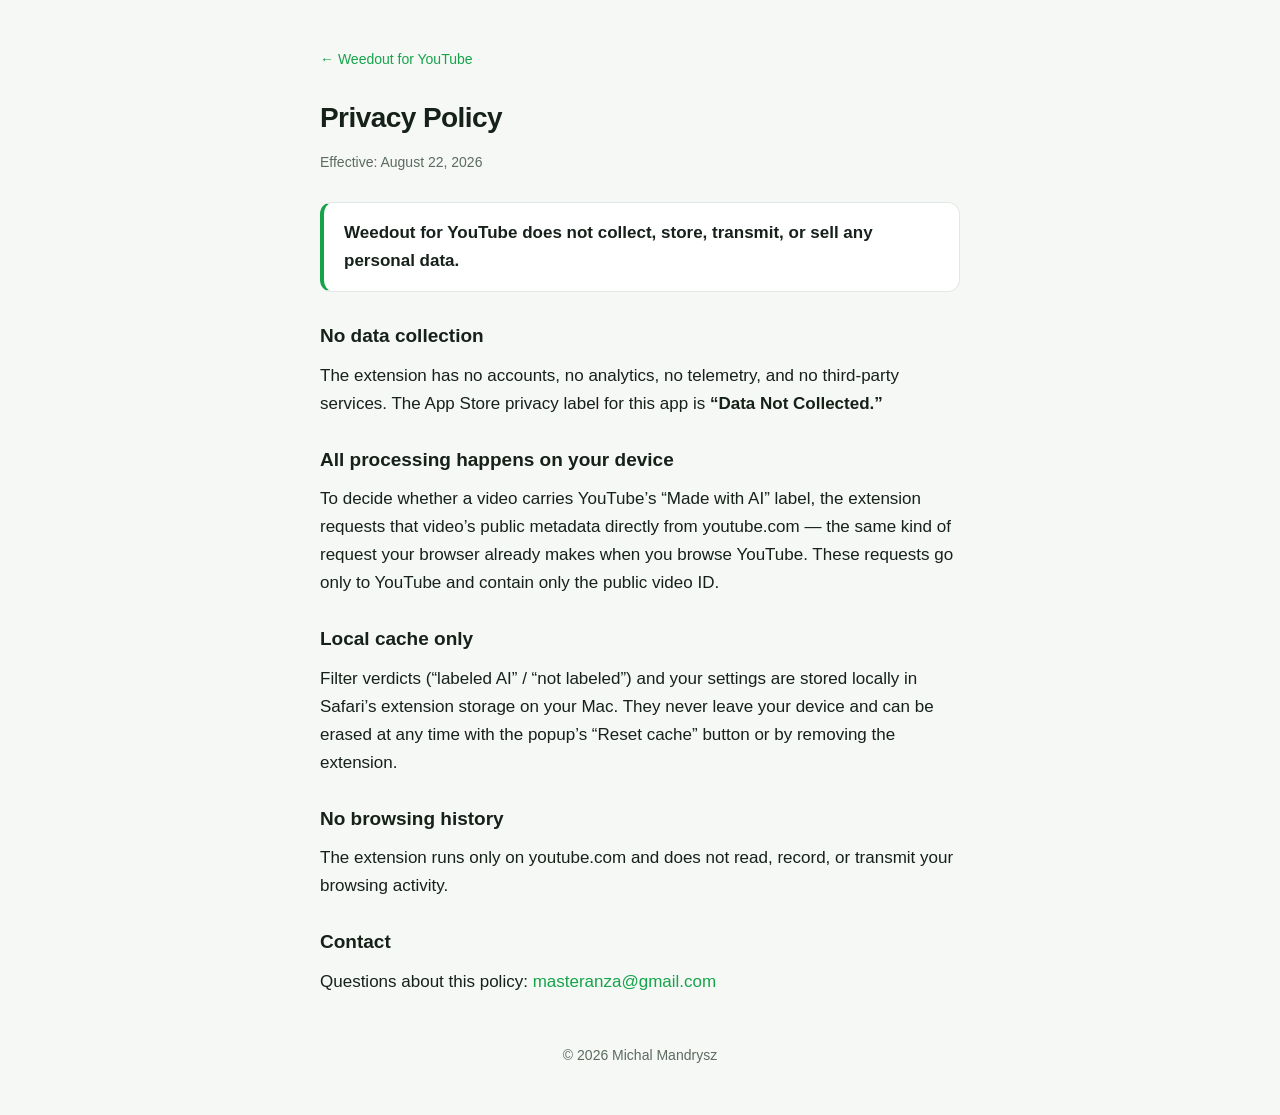
==== privacy.html @ 0d8144bb "Weedout for YouTube — support page and privacy policy Co-Authored-By: Claude Fable 5 <noreply@anthro" ====
<!DOCTYPE html>
<html lang="en">
<head>
<meta charset="utf-8">
<meta name="viewport" content="width=device-width, initial-scale=1">
<title>Privacy Policy — Weedout for YouTube</title>
<meta name="description" content="Weedout for YouTube collects no data. Everything happens on your device.">
<link rel="icon" type="image/png" sizes="32x32" href="icon-32.png">
<style>
  :root {
    color-scheme: light dark;
    --bg: #f6f8f6;
    --card: #ffffff;
    --fg: #16211a;
    --muted: #5b6b60;
    --accent: #16a34a;
    --line: #e2e8e4;
  }
  @media (prefers-color-scheme: dark) {
    :root {
      --bg: #0d1912;
      --card: #122118;
      --fg: #eef2ef;
      --muted: #9fb2a6;
      --accent: #4ade80;
      --line: #223429;
    }
  }
  * { box-sizing: border-box; margin: 0; padding: 0; }
  body {
    background: var(--bg);
    color: var(--fg);
    font: 17px/1.65 -apple-system, "SF Pro Text", "Segoe UI", Roboto, Helvetica, Arial, sans-serif;
    display: flex;
    flex-direction: column;
    align-items: center;
    padding: 48px 20px;
  }
  main { max-width: 640px; width: 100%; }
  .crumb { font-size: 14px; margin-bottom: 24px; }
  h1 { font-size: 28px; letter-spacing: -0.02em; margin-bottom: 4px; }
  .date { color: var(--muted); font-size: 14px; margin-bottom: 28px; }
  .lead {
    background: var(--card);
    border: 1px solid var(--line);
    border-left: 4px solid var(--accent);
    border-radius: 12px;
    padding: 16px 20px;
    font-weight: 600;
    margin-bottom: 28px;
  }
  h2 { font-size: 19px; margin: 26px 0 8px; }
  p { margin: 10px 0; }
  a { color: var(--accent); text-decoration: none; }
  a:hover { text-decoration: underline; }
  footer { margin-top: 48px; color: var(--muted); font-size: 14px; text-align: center; }
</style>
</head>
<body>
<main>
  <nav class="crumb"><a href="index.html">← Weedout for YouTube</a></nav>
  <h1>Privacy Policy</h1>
  <p class="date">Effective: August 22, 2026</p>

  <p class="lead">Weedout for YouTube does not collect, store, transmit, or sell any personal data.</p>

  <h2>No data collection</h2>
  <p>The extension has no accounts, no analytics, no telemetry, and no third-party
  services. The App Store privacy label for this app is <b>“Data Not Collected.”</b></p>

  <h2>All processing happens on your device</h2>
  <p>To decide whether a video carries YouTube’s “Made with AI” label, the extension
  requests that video’s public metadata directly from youtube.com — the same kind of
  request your browser already makes when you browse YouTube. These requests go only
  to YouTube and contain only the public video ID.</p>

  <h2>Local cache only</h2>
  <p>Filter verdicts (“labeled AI” / “not labeled”) and your settings are stored
  locally in Safari’s extension storage on your Mac. They never leave your device and
  can be erased at any time with the popup’s “Reset cache” button or by removing the
  extension.</p>

  <h2>No browsing history</h2>
  <p>The extension runs only on youtube.com and does not read, record, or transmit
  your browsing activity.</p>

  <h2>Contact</h2>
  <p>Questions about this policy: <a href="mailto:masteranza@gmail.com">masteranza@gmail.com</a></p>

  <footer>© 2026 Michal Mandrysz</footer>
</main>
</body>
</html>
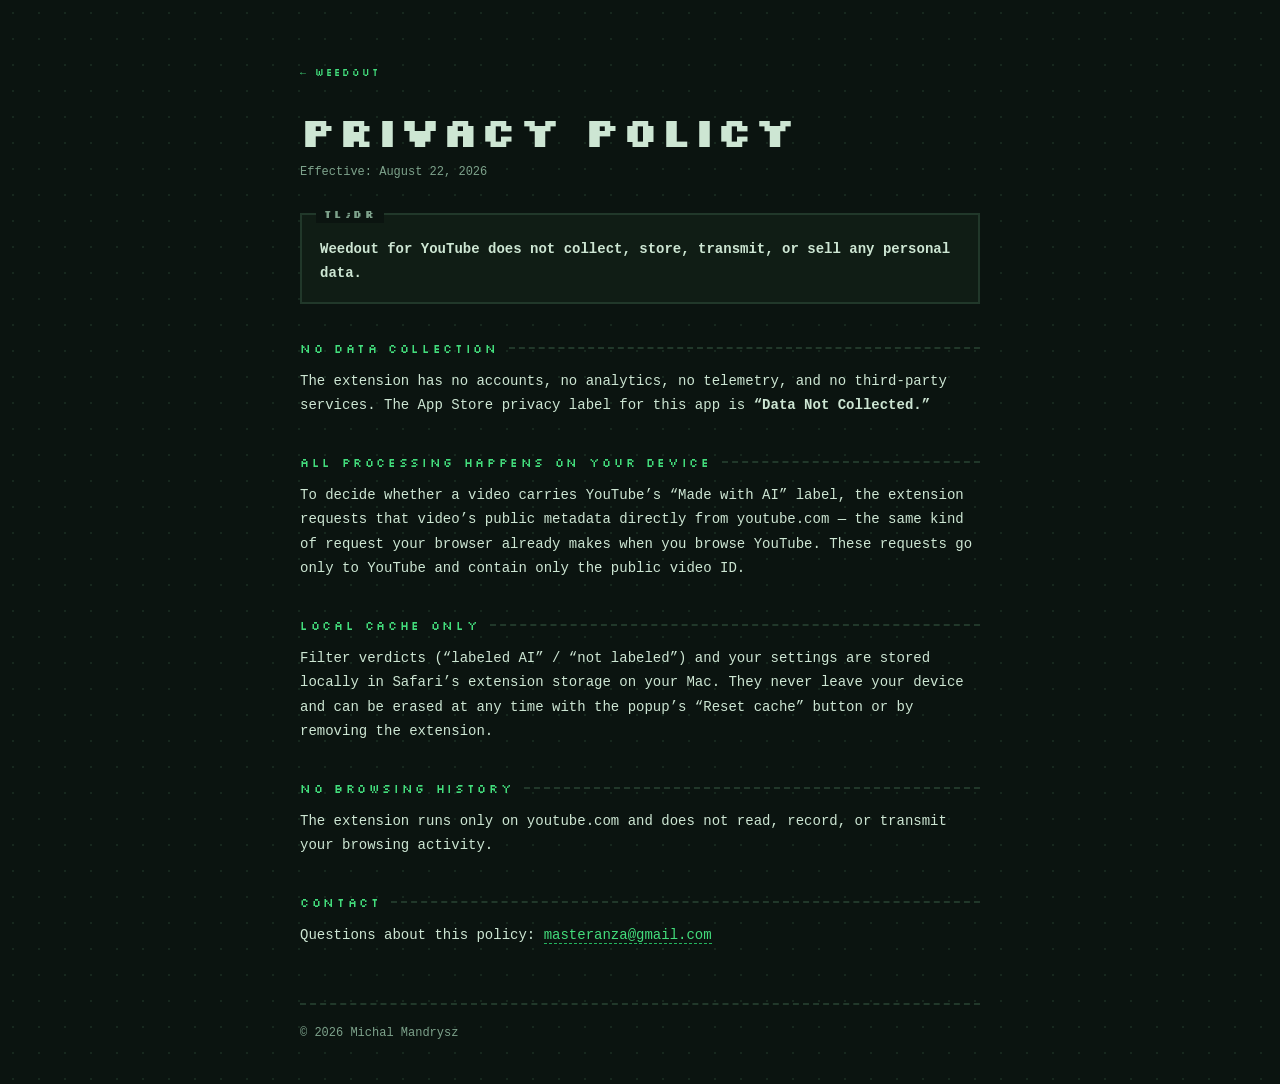
==== commit 1dad2b18: "Redesign: pixel field-terminal look to match the app icon Replaces the generic card layout with the " ====
--- a/privacy.html
+++ b/privacy.html
@@ -5,86 +5,45 @@
 <meta name="viewport" content="width=device-width, initial-scale=1">
 <title>Privacy Policy — Weedout for YouTube</title>
 <meta name="description" content="Weedout for YouTube collects no data. Everything happens on your device.">
+<meta name="theme-color" content="#0b1410">
 <link rel="icon" type="image/png" sizes="32x32" href="icon-32.png">
-<style>
-  :root {
-    color-scheme: light dark;
-    --bg: #f6f8f6;
-    --card: #ffffff;
-    --fg: #16211a;
-    --muted: #5b6b60;
-    --accent: #16a34a;
-    --line: #e2e8e4;
-  }
-  @media (prefers-color-scheme: dark) {
-    :root {
-      --bg: #0d1912;
-      --card: #122118;
-      --fg: #eef2ef;
-      --muted: #9fb2a6;
-      --accent: #4ade80;
-      --line: #223429;
-    }
-  }
-  * { box-sizing: border-box; margin: 0; padding: 0; }
-  body {
-    background: var(--bg);
-    color: var(--fg);
-    font: 17px/1.65 -apple-system, "SF Pro Text", "Segoe UI", Roboto, Helvetica, Arial, sans-serif;
-    display: flex;
-    flex-direction: column;
-    align-items: center;
-    padding: 48px 20px;
-  }
-  main { max-width: 640px; width: 100%; }
-  .crumb { font-size: 14px; margin-bottom: 24px; }
-  h1 { font-size: 28px; letter-spacing: -0.02em; margin-bottom: 4px; }
-  .date { color: var(--muted); font-size: 14px; margin-bottom: 28px; }
-  .lead {
-    background: var(--card);
-    border: 1px solid var(--line);
-    border-left: 4px solid var(--accent);
-    border-radius: 12px;
-    padding: 16px 20px;
-    font-weight: 600;
-    margin-bottom: 28px;
-  }
-  h2 { font-size: 19px; margin: 26px 0 8px; }
-  p { margin: 10px 0; }
-  a { color: var(--accent); text-decoration: none; }
-  a:hover { text-decoration: underline; }
-  footer { margin-top: 48px; color: var(--muted); font-size: 14px; text-align: center; }
-</style>
+<link rel="preconnect" href="https://fonts.googleapis.com">
+<link rel="preconnect" href="https://fonts.gstatic.com" crossorigin>
+<link href="https://fonts.googleapis.com/css2?family=Silkscreen:wght@400;700&display=swap" rel="stylesheet">
+<link rel="stylesheet" href="style.css">
 </head>
 <body>
-<main>
-  <nav class="crumb"><a href="index.html">← Weedout for YouTube</a></nav>
-  <h1>Privacy Policy</h1>
+<main class="prose">
+  <nav class="crumb"><a href="index.html">← WEEDOUT</a></nav>
+  <h1>PRIVACY POLICY</h1>
   <p class="date">Effective: August 22, 2026</p>
 
-  <p class="lead">Weedout for YouTube does not collect, store, transmit, or sell any personal data.</p>
+  <div class="plot lead">
+    <span class="legend">TL;DR</span>
+    <p>Weedout for YouTube does not collect, store, transmit, or sell any personal data.</p>
+  </div>
 
-  <h2>No data collection</h2>
+  <h2>NO DATA COLLECTION</h2>
   <p>The extension has no accounts, no analytics, no telemetry, and no third-party
   services. The App Store privacy label for this app is <b>“Data Not Collected.”</b></p>
 
-  <h2>All processing happens on your device</h2>
+  <h2>ALL PROCESSING HAPPENS ON YOUR DEVICE</h2>
   <p>To decide whether a video carries YouTube’s “Made with AI” label, the extension
   requests that video’s public metadata directly from youtube.com — the same kind of
   request your browser already makes when you browse YouTube. These requests go only
   to YouTube and contain only the public video ID.</p>
 
-  <h2>Local cache only</h2>
+  <h2>LOCAL CACHE ONLY</h2>
   <p>Filter verdicts (“labeled AI” / “not labeled”) and your settings are stored
   locally in Safari’s extension storage on your Mac. They never leave your device and
   can be erased at any time with the popup’s “Reset cache” button or by removing the
   extension.</p>
 
-  <h2>No browsing history</h2>
+  <h2>NO BROWSING HISTORY</h2>
   <p>The extension runs only on youtube.com and does not read, record, or transmit
   your browsing activity.</p>
 
-  <h2>Contact</h2>
+  <h2>CONTACT</h2>
   <p>Questions about this policy: <a href="mailto:masteranza@gmail.com">masteranza@gmail.com</a></p>
 
   <footer>© 2026 Michal Mandrysz</footer>
--- a/style.css
+++ b/style.css
@@ -0,0 +1,242 @@
+/* Weedout — field-terminal stylesheet.
+   Pixel display type (Silkscreen) + system mono, dark garden palette
+   lifted from the app icon: green pixel letters, red strike bar. */
+
+:root {
+  color-scheme: dark;
+  --soil:   #0b1410;   /* page */
+  --bed:    #101d15;   /* panels */
+  --line:   #21382a;   /* rules & borders */
+  --dim:    #17281e;   /* thumb fill */
+  --fg:     #cde6d3;
+  --muted:  #7da28b;
+  --sprout: #43dd7c;   /* icon letter green */
+  --leaf:   #23b45f;
+  --bar:    #ee4237;   /* icon strike red */
+  --ink:    #08100b;
+  --pixel: "Silkscreen", monospace;
+  --mono: ui-monospace, "SF Mono", Menlo, Consolas, "Liberation Mono", monospace;
+}
+
+* { box-sizing: border-box; margin: 0; padding: 0; }
+
+html { background: var(--soil); }
+
+body {
+  background:
+    radial-gradient(var(--dim) 1px, transparent 1px) 0 0 / 26px 26px,
+    var(--soil);
+  color: var(--fg);
+  font: 14px/1.75 var(--mono);
+  display: flex;
+  flex-direction: column;
+  align-items: center;
+  min-height: 100vh;
+  padding: clamp(28px, 6vw, 64px) 20px 40px;
+}
+
+main { max-width: 680px; width: 100%; }
+
+::selection { background: var(--sprout); color: var(--ink); }
+:focus-visible { outline: 2px solid var(--sprout); outline-offset: 3px; }
+
+a { color: var(--sprout); text-decoration: none; border-bottom: 1px dashed var(--leaf); }
+a:hover { background: var(--sprout); color: var(--ink); border-bottom-color: var(--sprout); }
+
+b, strong { color: var(--fg); }
+
+/* ---- hero ---------------------------------------------------- */
+
+.hero { display: flex; align-items: center; gap: 18px; margin-bottom: 14px; }
+.hero .mark {
+  width: 76px; height: 76px;
+  image-rendering: pixelated;
+  border: 2px solid var(--line);
+  flex-shrink: 0;
+}
+h1 {
+  font-family: var(--pixel);
+  font-weight: 700;
+  font-size: clamp(28px, 7vw, 42px);
+  line-height: 1;
+  letter-spacing: 0.03em;
+  color: var(--fg);
+}
+.sub {
+  font-family: var(--pixel);
+  font-size: 10px;
+  letter-spacing: 0.28em;
+  color: var(--sprout);
+  margin-top: 8px;
+}
+
+.tag { color: var(--muted); margin: 18px 0 30px; }
+.tag b { color: var(--fg); font-weight: 400; }
+
+/* red strike, straight over the words like the icon bar */
+.strike { position: relative; white-space: nowrap; color: var(--fg); }
+.strike::after {
+  content: "";
+  position: absolute;
+  left: -2px; right: -2px; top: 52%;
+  height: 5px;
+  margin-top: -2px;
+  background: var(--bar);
+}
+
+/* ---- section headers ----------------------------------------- */
+
+h2 {
+  display: flex;
+  align-items: center;
+  gap: 10px;
+  font-family: var(--pixel);
+  font-weight: 400;
+  font-size: 12px;
+  letter-spacing: 0.22em;
+  color: var(--sprout);
+  margin: 44px 0 16px;
+}
+h2 svg { flex-shrink: 0; }
+h2::after { content: ""; flex: 1; border-top: 2px dashed var(--line); }
+
+/* ---- lists ---------------------------------------------------- */
+
+ul { list-style: none; }
+li { display: flex; gap: 12px; margin: 12px 0; }
+li svg { flex-shrink: 0; margin-top: 5px; }
+
+.fineprint { color: var(--muted); font-size: 12.5px; margin-top: 16px; }
+
+/* ---- framed panels (fieldset-style legend) -------------------- */
+
+.plot { position: relative; border: 2px solid var(--line); background: var(--bed); padding: 22px 18px 16px; margin: 30px 0; }
+.plot .legend {
+  position: absolute;
+  top: -9px; left: 14px;
+  background: var(--soil);
+  padding: 0 8px;
+  font-family: var(--pixel);
+  font-size: 10px;
+  letter-spacing: 0.24em;
+  color: var(--muted);
+}
+.plot .legend .dot {
+  display: inline-block;
+  width: 7px; height: 7px;
+  background: var(--bar);
+  margin-right: 6px;
+  animation: blink 2s steps(1) infinite;
+}
+
+/* ---- demo: weeds pulled from a feed row ----------------------- */
+
+.demo { display: flex; gap: 10px; }
+.vid { flex: 1 1 0; min-width: 0; }
+.thumb {
+  position: relative;
+  aspect-ratio: 16 / 9;
+  background:
+    repeating-linear-gradient(45deg, transparent 0 7px, rgba(67, 221, 124, 0.04) 7px 14px),
+    var(--dim);
+  border: 1px solid var(--line);
+  overflow: hidden;
+}
+.dur {
+  position: absolute;
+  right: 3px; bottom: 3px;
+  font-size: 8px;
+  line-height: 1;
+  padding: 2px 3px;
+  background: var(--ink);
+  color: var(--muted);
+}
+.chip {
+  position: absolute;
+  left: 3px; top: 3px;
+  font-family: var(--pixel);
+  font-size: 8px;
+  line-height: 1;
+  padding: 2px 3px;
+  background: var(--bar);
+  color: #fff;
+}
+.l1, .l2 { height: 5px; background: var(--line); margin-top: 7px; }
+.l1 { width: 92%; }
+.l2 { width: 58%; }
+
+.weed .thumb::after {
+  content: "";
+  position: absolute;
+  left: 4%; right: 4%; top: 46%;
+  height: 4px;
+  background: var(--bar);
+  transform: scaleX(0);
+  transform-origin: left;
+  animation: strike 9s infinite;
+}
+.weed {
+  transform-origin: 35% 100%;
+  animation: pull 9s infinite;
+}
+.w2, .w2 .thumb::after { animation-delay: -4.5s; }
+
+@keyframes strike {
+  0%, 20%   { transform: scaleX(0); }
+  25%, 50%  { transform: scaleX(1); }
+  51%, 100% { transform: scaleX(0); }
+}
+@keyframes pull {
+  0%, 27%   { flex-grow: 1; opacity: 1; transform: none; filter: none; }
+  32%       { flex-grow: 1; opacity: 1; transform: rotate(-2.5deg); filter: saturate(0.35) brightness(0.85); }
+  40%       { flex-grow: 1; opacity: 0; transform: translateY(-38px) rotate(7deg); filter: saturate(0.2); }
+  50%, 80%  { flex-grow: 0.001; opacity: 0; transform: translateY(-38px) rotate(7deg); }
+  88%       { flex-grow: 1; opacity: 0; transform: none; filter: none; }
+  96%, 100% { flex-grow: 1; opacity: 1; transform: none; filter: none; }
+}
+@keyframes blink { 50% { opacity: 0.15; } }
+
+.demo-note { color: var(--muted); font-size: 12px; margin-top: 12px; }
+
+@media (prefers-reduced-motion: reduce) {
+  .weed, .weed .thumb::after, .plot .legend .dot { animation: none; }
+  .weed { opacity: 0.45; filter: saturate(0.3); }
+  .weed .thumb::after { transform: scaleX(1); }
+}
+
+@media (max-width: 480px) {
+  .demo .vid:nth-child(5) { display: none; }
+  .hero { gap: 14px; }
+  .hero .mark { width: 60px; height: 60px; }
+  .sub { font-size: 9px; letter-spacing: 0.16em; }
+}
+
+/* ---- prose pages (privacy) ------------------------------------ */
+
+.crumb { font-family: var(--pixel); font-size: 10px; letter-spacing: 0.2em; margin-bottom: 28px; }
+.crumb a { border-bottom: none; }
+.date { color: var(--muted); font-size: 12px; margin: 6px 0 26px; }
+.prose h2 { margin: 34px 0 10px; }
+.prose p { margin: 10px 0; }
+.lead { font-weight: 700; }
+.lead p { margin: 0; }
+
+/* ---- footer --------------------------------------------------- */
+
+footer {
+  margin-top: 56px;
+  padding-top: 18px;
+  border-top: 2px dashed var(--line);
+  color: var(--muted);
+  font-size: 12px;
+}
+footer nav {
+  font-family: var(--pixel);
+  font-size: 10px;
+  letter-spacing: 0.18em;
+  margin-bottom: 10px;
+  display: flex;
+  gap: 22px;
+  flex-wrap: wrap;
+}
+footer nav a { border-bottom: none; }
